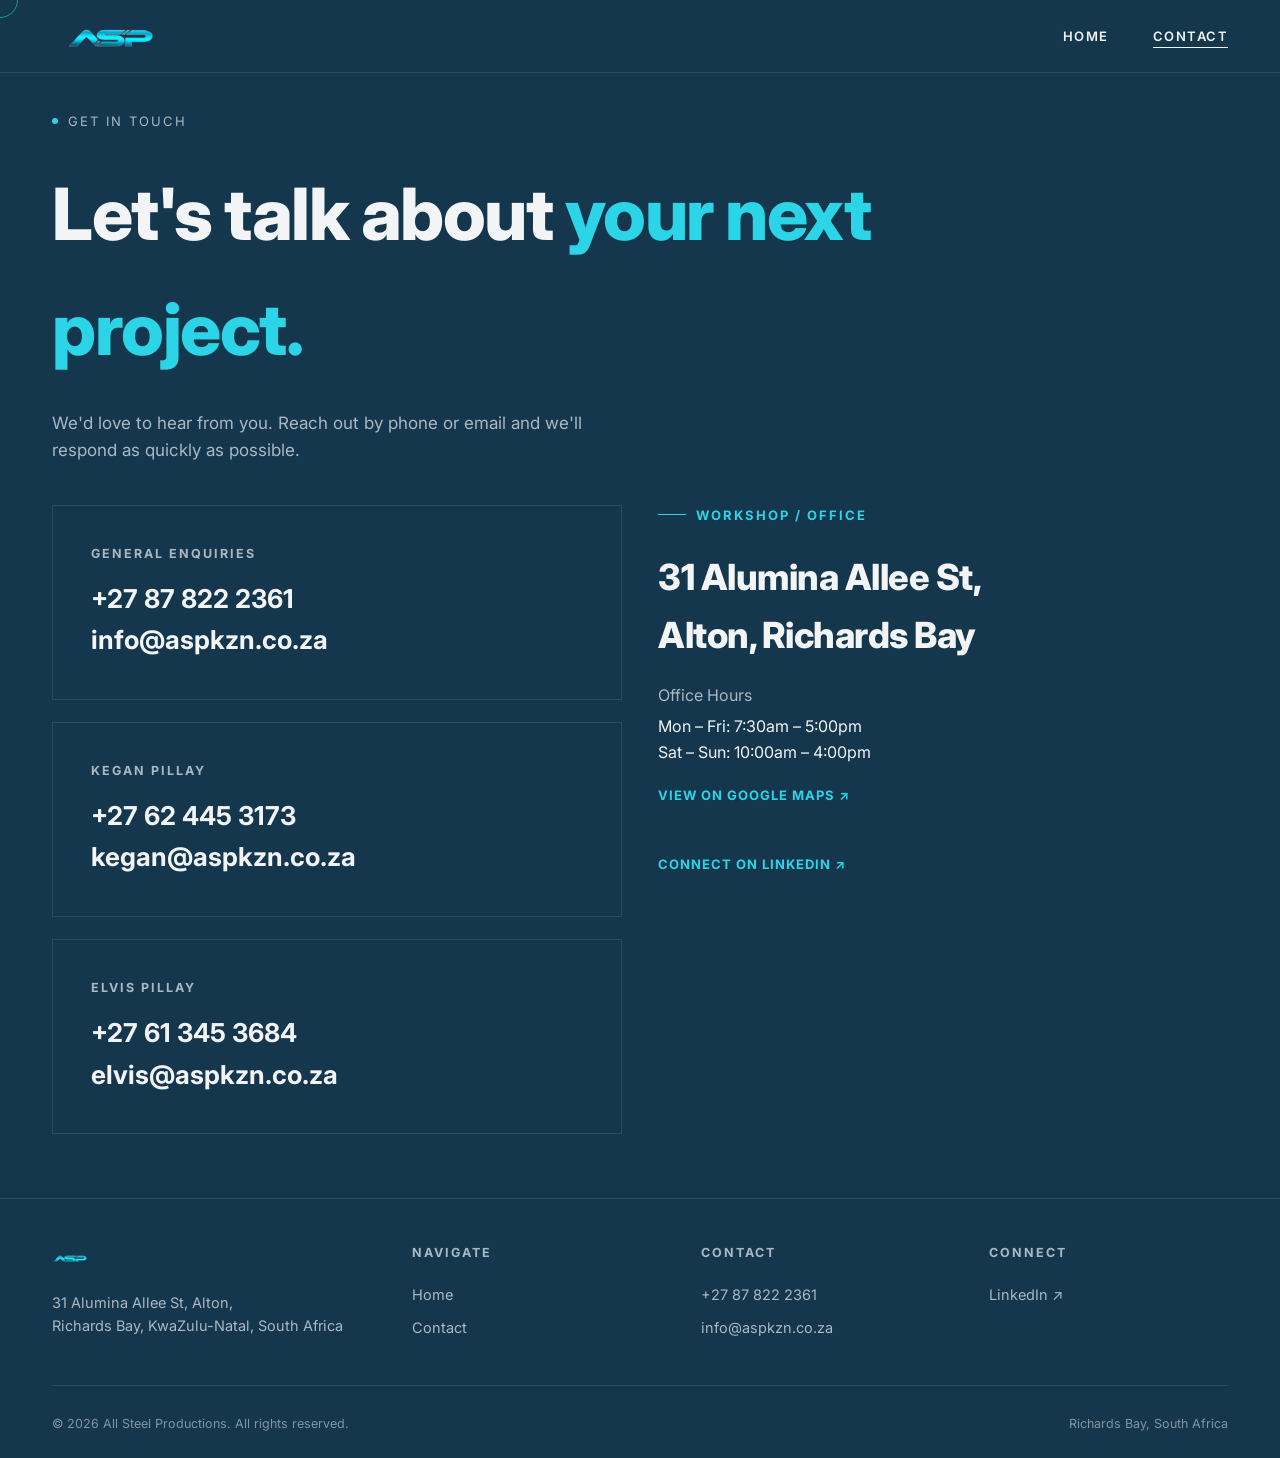
==== contact.html @ 891bd8e6 "Full site update" ====
<!DOCTYPE html>
<html lang="en">
<head>
<meta charset="UTF-8">
<meta name="viewport" content="width=device-width, initial-scale=1.0">
<title>Contact | All Steel Productions</title>
<meta name="description" content="Get in touch with All Steel Productions in Richards Bay, South Africa — call, email or visit our workshop to discuss your next steel fabrication project.">
<link rel="icon" type="image/png" href="asp-logo1.png">
<link rel="stylesheet" href="assets/css/style.css">
</head>
<body>

<div class="cursor"></div>

<header>
  <div class="wrap">
    <a href="index.html" class="logo"><img src="asp-logo1.png" alt="All Steel Productions"></a>
    <nav class="main-nav">
      <ul>
        <li><a href="index.html">Home</a></li>
        <li><a href="contact.html">Contact</a></li>
      </ul>
    </nav>
    <div class="burger"><span></span><span></span><span></span></div>
  </div>
</header>

<section class="page-hero">
  <div class="wrap">
    <div class="eyebrow" data-reveal><span class="dot"></span> Get In Touch</div>
    <h1 data-reveal>Let's talk about <em style="color:var(--teal);font-style:normal;">your next project.</em></h1>
    <p data-reveal>We'd love to hear from you. Reach out by phone or email and we'll respond as quickly as possible.</p>
  </div>
</section>

<section style="padding-top:0;border-top:none;">
  <div class="wrap">
    <div class="contact-grid">
      <div class="contact-list" data-reveal>
        <div class="contact-card">
          <h5>General Enquiries</h5>
          <a class="big" href="tel:+27878222361">+27 87 822 2361</a><br>
          <a class="big" href="mailto:info@aspkzn.co.za">info@aspkzn.co.za</a>
        </div>
        <div class="contact-card">
          <h5>Kegan Pillay</h5>
          <a class="big" href="tel:+27624453173">+27 62 445 3173</a><br>
          <a class="big" href="mailto:kegan@aspkzn.co.za">kegan@aspkzn.co.za</a>
        </div>
        <div class="contact-card">
          <h5>Elvis Pillay</h5>
          <a class="big" href="tel:+27613453684">+27 61 345 3684</a><br>
          <a class="big" href="mailto:elvis@aspkzn.co.za">elvis@aspkzn.co.za</a>
        </div>
      </div>
      <div data-reveal>
        <div class="section-tag">Workshop / Office</div>
        <h2 style="font-size:clamp(26px,3vw,36px);font-weight:800;letter-spacing:-.5px;margin-bottom:18px;">31 Alumina Allee St,<br>Alton, Richards Bay</h2>
        <p style="color:var(--grey);margin-bottom:6px;">Office Hours</p>
        <p style="font-size:16px;">Mon – Fri: 7:30am – 5:00pm<br>Sat – Sun: 10:00am – 4:00pm</p>
        <a class="map-link" href="https://goo.gl/maps/kfrNmaTYcUzhTzV29" target="_blank" rel="noopener">View on Google Maps ↗</a>
        <br><br>
        <a class="map-link" href="https://www.linkedin.com/" target="_blank" rel="noopener">Connect on LinkedIn ↗</a>
      </div>
    </div>
  </div>
</section>

<footer>
  <div class="wrap">
    <div class="footer-top">
      <div class="logo">
        <img src="asp-logo1.png" alt="All Steel Productions">
        <p>31 Alumina Allee St, Alton,<br>Richards Bay, KwaZulu-Natal, South Africa</p>
      </div>
      <div>
        <h5>Navigate</h5>
        <ul>
          <li><a href="index.html">Home</a></li>
          <li><a href="contact.html">Contact</a></li>
        </ul>
      </div>
      <div>
        <h5>Contact</h5>
        <ul>
          <li><a href="tel:+27878222361">+27 87 822 2361</a></li>
          <li><a href="mailto:info@aspkzn.co.za">info@aspkzn.co.za</a></li>
        </ul>
      </div>
      <div>
        <h5>Connect</h5>
        <ul>
          <li><a href="https://www.linkedin.com/" target="_blank" rel="noopener">LinkedIn ↗</a></li>
        </ul>
      </div>
    </div>
    <div class="footer-bottom">
      <span>© 2026 All Steel Productions. All rights reserved.</span>
      <span>Richards Bay, South Africa</span>
    </div>
  </div>
</footer>

<script src="assets/js/main.js"></script>
</body>
</html>
---- assets/css/style.css ----
/* ============================================
   ASP — All Steel Productions
   Lusion-inspired minimal cinematic design system
   ============================================ */

@import url('https://fonts.googleapis.com/css2?family=Inter:wght@400;500;600;700;800&display=swap');

:root{
  --bg: #15374d;
  --bg-soft: #1d465d;
  --ink: #f2f4f5;
  --grey: #aab8c1;
  --grey-dim: #8195a2;
  --teal: #2bd4e6;
  --teal-dim: #167e8c;
  --line: rgba(242,244,245,0.1);
  --ease: cubic-bezier(.16,.84,.44,1);
}

*{box-sizing:border-box;margin:0;padding:0;}
html{scroll-behavior:smooth;}
html,body{background:var(--bg);color:var(--ink);}
body{
  font-family:'Inter',Arial,sans-serif;
  line-height:1.6;
  overflow-x:hidden;
  cursor:none;
}
a{color:inherit;text-decoration:none;}
ul{list-style:none;}
img{max-width:100%;display:block;}
::selection{background:var(--teal);color:#06141a;}

.wrap{max-width:1240px;margin:0 auto;padding:0 32px;}

/* ---------- custom cursor ---------- */
.cursor{
  position:fixed;top:0;left:0;width:36px;height:36px;border-radius:50%;
  border:1.5px solid var(--teal);pointer-events:none;z-index:9999;
  transform:translate(-50%,-50%);transition:width .25s var(--ease),height .25s var(--ease),background .25s;
  mix-blend-mode:difference;
}
.cursor.hover{width:72px;height:72px;background:rgba(43,212,230,0.15);}
@media (hover:none), (pointer:coarse){
  .cursor{display:none;}
  body{cursor:auto;}
}

/* ---------- preloader ---------- */
.preloader{
  position:fixed;inset:0;background:var(--bg);z-index:10000;
  display:flex;flex-direction:column;align-items:center;justify-content:center;gap:22px;
  transition:opacity .7s var(--ease), visibility .7s var(--ease);
}
.preloader.done{opacity:0;visibility:hidden;}
.preloader .mark{font-size:15px;letter-spacing:6px;color:var(--grey);text-transform:uppercase;}
.preloader .bar{width:220px;height:1px;background:var(--line);position:relative;overflow:hidden;}
.preloader .bar span{position:absolute;left:0;top:0;bottom:0;width:0%;background:var(--teal);transition:width .2s linear;}
.preloader .pct{font-size:12px;color:var(--teal);letter-spacing:2px;}

/* ---------- header / nav ---------- */
header{
  position:fixed;top:0;left:0;right:0;z-index:100;
  padding:14px 0;background:var(--bg);border-bottom:1px solid var(--line);
}
header .wrap{display:flex;align-items:center;justify-content:space-between;}
header .logo{display:block;width:104px;height:44px;flex:none;}
header .logo img{height:44px;width:auto;margin-left:14px;transform:scale(1.7);transform-origin:left center;}
nav.main-nav ul{display:flex;gap:44px;}
nav.main-nav a{
  font-size:13px;letter-spacing:1.5px;text-transform:uppercase;font-weight:600;
  position:relative;padding-bottom:4px;
}
nav.main-nav a::after{
  content:"";position:absolute;left:0;bottom:0;width:0;height:1px;background:var(--ink);
  transition:width .35s var(--ease);
}
nav.main-nav a:hover::after, nav.main-nav a.active::after{width:100%;}

.burger{display:none;flex-direction:column;gap:5px;cursor:pointer;z-index:110;}
.burger span{width:26px;height:1.5px;background:var(--ink);display:block;}

/* ---------- reveal animation ---------- */
[data-reveal]{opacity:0;transform:translateY(36px);transition:opacity .9s var(--ease), transform .9s var(--ease);}
[data-reveal].in{opacity:1;transform:translateY(0);}
[data-reveal="fade"]{transform:none;}

/* ---------- reveal animation: image fade + scale (driven every frame by scroll position in JS) ---------- */
[data-parallax]{position:relative;opacity:0;will-change:transform, opacity;}

/* ---------- hero ---------- */
.hero{
  min-height:88vh;min-height:88svh;display:flex;flex-direction:column;justify-content:center;position:relative;
  padding:82px 0 30px;
}
.hero-grid{
  position:absolute;inset:0;z-index:0;opacity:.5;
  background-image:linear-gradient(rgba(242,244,245,0.04) 1px, transparent 1px),
                    linear-gradient(90deg, rgba(242,244,245,0.04) 1px, transparent 1px);
  background-size:64px 64px;
  -webkit-mask-image:radial-gradient(ellipse at 50% 30%, black 20%, transparent 70%);
          mask-image:radial-gradient(ellipse at 50% 30%, black 20%, transparent 70%);
}
.hero-art{
  position:absolute;z-index:0;top:50%;right:2%;width:min(49vw,680px);height:78%;
  object-fit:cover;object-position:center;transform:translateY(-50%);
  opacity:.2;filter:grayscale(1) brightness(.78) contrast(1.12);
  -webkit-mask-image:radial-gradient(ellipse at 66% 50%, #000 12%, rgba(0,0,0,.82) 38%, transparent 78%);
          mask-image:radial-gradient(ellipse at 66% 50%, #000 12%, rgba(0,0,0,.82) 38%, transparent 78%);
  pointer-events:none;
}
.hero .wrap{position:relative;z-index:1;width:100%;}
.hero .eyebrow{
  display:flex;align-items:center;gap:10px;color:var(--grey);font-size:13px;letter-spacing:2px;
  text-transform:uppercase;margin-bottom:20px;
}
.hero .eyebrow .dot{width:6px;height:6px;border-radius:50%;background:var(--teal);box-shadow:0 0 12px var(--teal);}
.hero h1{
  font-size:clamp(46px, 8vw, 118px);font-weight:800;line-height:0.98;letter-spacing:-2px;
  max-width:1100px;
}
.hero h1 .line{display:block;overflow:hidden;}
.hero h1 .line span{display:inline-block;transform:translateY(110%);transition:transform 1s var(--ease);}
.hero.loaded h1 .line span{transform:translateY(0);}
.hero h1 em{font-style:normal;color:var(--teal);}
.hero p.sub{max-width:520px;color:var(--grey);font-size:18px;margin-top:24px;}
.hero-ctas{display:flex;gap:20px;margin-top:36px;flex-wrap:wrap;}

/* ---------- buttons ---------- */
.btn{
  position:relative;display:inline-flex;align-items:center;gap:10px;
  padding:17px 34px;font-size:13px;font-weight:700;letter-spacing:1.5px;text-transform:uppercase;
  border-radius:100px;overflow:hidden;isolation:isolate;
}
.btn-primary{background:var(--teal);color:#06141a;}
.btn-primary:hover{background:#4fe3f2;}
.btn-outline{border:1px solid var(--line);color:var(--ink);}
.btn-outline:hover{border-color:var(--teal);color:var(--teal);}

/* ---------- section basics ---------- */
section{position:relative;padding:64px 0;border-top:1px solid var(--line);}
.section-tag{display:flex;align-items:center;gap:10px;color:var(--teal);font-size:13px;letter-spacing:2px;text-transform:uppercase;font-weight:700;margin-bottom:24px;}
.section-tag::before{content:"";width:28px;height:1px;background:var(--teal);}
.section-head{display:flex;justify-content:space-between;align-items:flex-end;gap:40px;margin-bottom:34px;flex-wrap:wrap;}
.services-intro{width:100%;max-width:920px;}
.section-head h2{font-size:clamp(32px,4.2vw,56px);font-weight:800;letter-spacing:-1px;max-width:640px;}
.section-head p{color:var(--grey);max-width:380px;font-size:16px;}
.services-intro h2{max-width:900px;}
.services-intro p{max-width:760px;margin-top:14px;font-size:17px;}
.welding-section-head{display:block;margin-bottom:24px;}
.welding-intro{width:100%;max-width:none;}
.welding-intro h2{max-width:none;}
.welding-intro p{max-width:none;margin-top:5px;font-size:14px;}

/* ---------- stats ---------- */
.stats{display:grid;grid-template-columns:repeat(4,1fr);gap:1px;background:var(--line);border:1px solid var(--line);}
.stats-band{padding:36px 0;border-top:1px solid var(--line);}
.stat{background:var(--bg);padding:40px 30px;text-align:left;}
.stat strong{display:block;font-size:44px;font-weight:800;color:var(--teal);letter-spacing:-1px;}
.stat span{font-size:12.5px;color:var(--grey);letter-spacing:1px;text-transform:uppercase;}

/* ---------- services list (editorial rows) ---------- */
.service-row{
  display:grid;grid-template-columns:minmax(220px,.8fr) minmax(0,1.4fr) 40px;gap:24px;align-items:center;
  padding:22px 0;border-top:1px solid var(--line);transition:.35s;
}
.service-row:last-child{border-bottom:1px solid var(--line);}
.service-row:hover{background:rgba(255,255,255,0.02);}
.service-row h3{font-size:clamp(22px,2.6vw,32px);font-weight:700;letter-spacing:-.5px;}
.service-row p{color:var(--grey);font-size:15px;max-width:560px;}
.service-row .arrow{justify-self:end;width:40px;height:40px;border-radius:50%;border:1px solid var(--line);display:flex;align-items:center;justify-content:center;transition:.3s;color:var(--grey);}
.service-row:hover .arrow{border-color:var(--teal);color:var(--teal);transform:rotate(45deg);}

/* ---------- cards ---------- */
.cards{display:grid;grid-template-columns:repeat(3,1fr);gap:1px;background:var(--line);border:1px solid var(--line);}
.card{background:var(--bg);padding:44px 34px;transition:.3s;}
.card:hover{background:var(--bg-soft);}
.card .card-num{color:var(--teal);font-size:13px;font-weight:700;letter-spacing:2px;margin-bottom:22px;display:block;}
.card h4{font-size:19px;font-weight:700;margin-bottom:12px;}
.card p{color:var(--grey);font-size:14.5px;}

/* ---------- CTA band ---------- */
.cta{
  text-align:center;padding:76px 0;position:relative;overflow:hidden;
}
.cta::before{
  content:"";position:absolute;left:50%;top:50%;width:900px;height:900px;
  background:radial-gradient(circle, rgba(43,212,230,0.12), transparent 65%);
  transform:translate(-50%,-50%);
}
.cta h2{font-size:clamp(34px,6vw,84px);font-weight:800;letter-spacing:-2px;max-width:900px;margin:0 auto 30px;position:relative;}
.cta h2 em{font-style:normal;color:var(--teal);}
.cta p{color:var(--grey);margin-bottom:44px;position:relative;font-size:17px;}
.cta .btn{position:relative;}

/* ---------- footer ---------- */
footer{padding:44px 0 24px;border-top:1px solid var(--line);}
.footer-top{display:grid;grid-template-columns:1.3fr 1fr 1fr 1fr;gap:50px;margin-bottom:36px;}
.footer-top h5{font-size:12.5px;letter-spacing:2px;text-transform:uppercase;color:var(--grey);margin-bottom:20px;}
.footer-top p, .footer-top li{color:var(--grey);font-size:14.5px;margin-bottom:10px;}
.footer-top a:hover{color:var(--teal);}
.footer-top .logo img{height:30px;margin-bottom:18px;}
.footer-bottom{display:flex;justify-content:space-between;align-items:center;padding-top:28px;border-top:1px solid var(--line);color:var(--grey-dim);font-size:12.5px;flex-wrap:wrap;gap:12px;}

/* ---------- page hero (inner pages) ---------- */
.page-hero{padding:110px 0 40px;}
.page-hero .eyebrow{display:flex;align-items:center;gap:10px;color:var(--grey);font-size:13px;letter-spacing:2px;text-transform:uppercase;margin-bottom:24px;}
.page-hero .eyebrow .dot{width:6px;height:6px;border-radius:50%;background:var(--teal);}
.page-hero h1{font-size:clamp(38px,6vw,72px);font-weight:800;letter-spacing:-1.5px;max-width:900px;}
.page-hero p{color:var(--grey);max-width:560px;margin-top:24px;font-size:17px;}

/* ---------- about page specifics ---------- */
.about-grid{display:grid;grid-template-columns:1fr 1fr;gap:46px;align-items:start;}
.about-grid p{color:var(--grey);margin-bottom:18px;font-size:16px;}
.vmg{display:grid;gap:18px;}
.vmg .card{border:1px solid var(--line);padding:30px;background:var(--bg);}
.vmg h4{font-size:13px;letter-spacing:2px;color:var(--teal);text-transform:uppercase;margin-bottom:12px;}
.vmg p{color:var(--grey);font-size:14.5px;margin:0;}

/* ---------- contact page ---------- */
.contact-grid{display:grid;grid-template-columns:1fr 1fr;gap:36px;}
.contact-card{border:1px solid var(--line);padding:38px;transition:.3s;}
.contact-card:hover{border-color:var(--teal);}
.contact-card h5{font-size:12.5px;letter-spacing:2px;text-transform:uppercase;color:var(--grey);margin-bottom:14px;}
.contact-card .big{font-size:26px;font-weight:700;}
.contact-card .big:hover{color:var(--teal);}
.contact-list{display:grid;gap:22px;}
.map-link{display:inline-flex;align-items:center;gap:10px;margin-top:20px;color:var(--teal);font-size:13px;letter-spacing:1px;text-transform:uppercase;font-weight:700;}

/* ---------- interactive welding plate toy ---------- */
.toy-wrap{
  position:relative;height:420px;border:1px solid var(--line);border-radius:8px;overflow:hidden;touch-action:none;
  background:
    repeating-linear-gradient(0deg, rgba(255,255,255,0.018) 0 1px, transparent 1px 4px),
    linear-gradient(160deg, #29333a, #1a2329 55%, #11191f);
}
.toy-wrap::before{
  content:"";position:absolute;left:7%;right:7%;top:50%;height:16px;transform:translateY(-50%);z-index:1;pointer-events:none;
  background:
    repeating-linear-gradient(90deg, transparent 0 30px, rgba(207,221,226,0.16) 30px 40px, transparent 40px 62px),
    linear-gradient(180deg, rgba(224,235,239,0.02), rgba(197,212,219,0.2) 22%, rgba(5,10,13,0.78) 39%, rgba(2,6,8,0.96) 52%, rgba(5,10,13,0.84) 64%, rgba(197,212,219,0.16) 81%, rgba(224,235,239,0.02));
  opacity:.82;
}
.toy-wrap canvas{position:relative;z-index:2;display:block;width:100%;height:100%;}
.toy-wrap .rivet{position:absolute;width:9px;height:9px;border-radius:50%;
  background:radial-gradient(circle at 35% 35%, #4a4e52, #0c0e10 75%);
  box-shadow:0 0 0 2px rgba(0,0,0,0.45) inset, 0 1px 1px rgba(255,255,255,0.08);z-index:3;}
.toy-wrap .rivet.tl{top:14px;left:14px;} .toy-wrap .rivet.tr{top:14px;right:14px;}
.toy-wrap .rivet.bl{bottom:14px;left:14px;} .toy-wrap .rivet.br{bottom:14px;right:14px;}
@media (max-width:1000px){ .toy-wrap{height:320px;} }

/* ---------- photo treatment (duotone, brand-tinted) ---------- */
.photo{position:relative;overflow:hidden;border-radius:14px;isolation:isolate;background:var(--bg-soft);}
.photo img{width:100%;height:100%;object-fit:cover;display:block;filter:grayscale(.55) contrast(1.15) brightness(.78);transition:filter .5s var(--ease), transform .6s var(--ease);}
.photo::after{content:"";position:absolute;inset:0;background:linear-gradient(160deg, rgba(43,212,230,0.3), rgba(21,55,77,0.4));mix-blend-mode:color;pointer-events:none;}
.photo:hover img{filter:grayscale(.25) contrast(1.15) brightness(.88);transform:scale(1.045);}
.photo .cap{position:absolute;left:18px;bottom:16px;z-index:2;font-size:12.5px;letter-spacing:1.5px;text-transform:uppercase;color:#fff;display:flex;align-items:center;gap:8px;}
.photo .cap::before{content:"";width:6px;height:6px;border-radius:50%;background:var(--teal);flex:none;}

.gallery{display:grid;grid-template-columns:repeat(4,1fr);gap:16px;}
.gallery .photo{height:240px;}
.gallery-2{display:grid;grid-template-columns:1fr 1fr;gap:18px;}
.gallery-2 .photo{height:300px;}
.photo.tall{height:100%;min-height:420px;}

@media (max-width:1000px){
  .hero-art{right:-8%;width:68vw;height:72%;opacity:.14;}
  nav.main-nav{position:fixed;top:0;right:0;height:100vh;width:min(80vw,380px);background:var(--bg-soft);
    display:flex;align-items:center;justify-content:center;transform:translateX(100%);transition:transform .5s var(--ease);z-index:105;border-left:1px solid var(--line);}
  nav.main-nav.open{transform:translateX(0);}
  nav.main-nav ul{flex-direction:column;align-items:center;gap:30px;}
  nav.main-nav a{font-size:16px;}
  .burger{display:flex;}
  .stats{grid-template-columns:repeat(2,1fr);}
  .stats-band{padding:28px 0;}
  .cards{grid-template-columns:1fr;}
  .service-row{grid-template-columns:1fr;gap:8px;padding:18px 0;}
  .service-row .arrow{display:none;}
  .about-grid, .contact-grid{grid-template-columns:1fr;}
  .footer-top{grid-template-columns:1fr 1fr;gap:32px;}
  .gallery{grid-template-columns:repeat(2,1fr);}
  .gallery-2{grid-template-columns:1fr;}
  .gallery .photo{height:220px;}
  .photo.tall{min-height:280px;}
}
@media (max-width:560px){
  .hero-art{right:0;width:100%;height:68%;opacity:.09;}
  .gallery{grid-template-columns:1fr;}
}
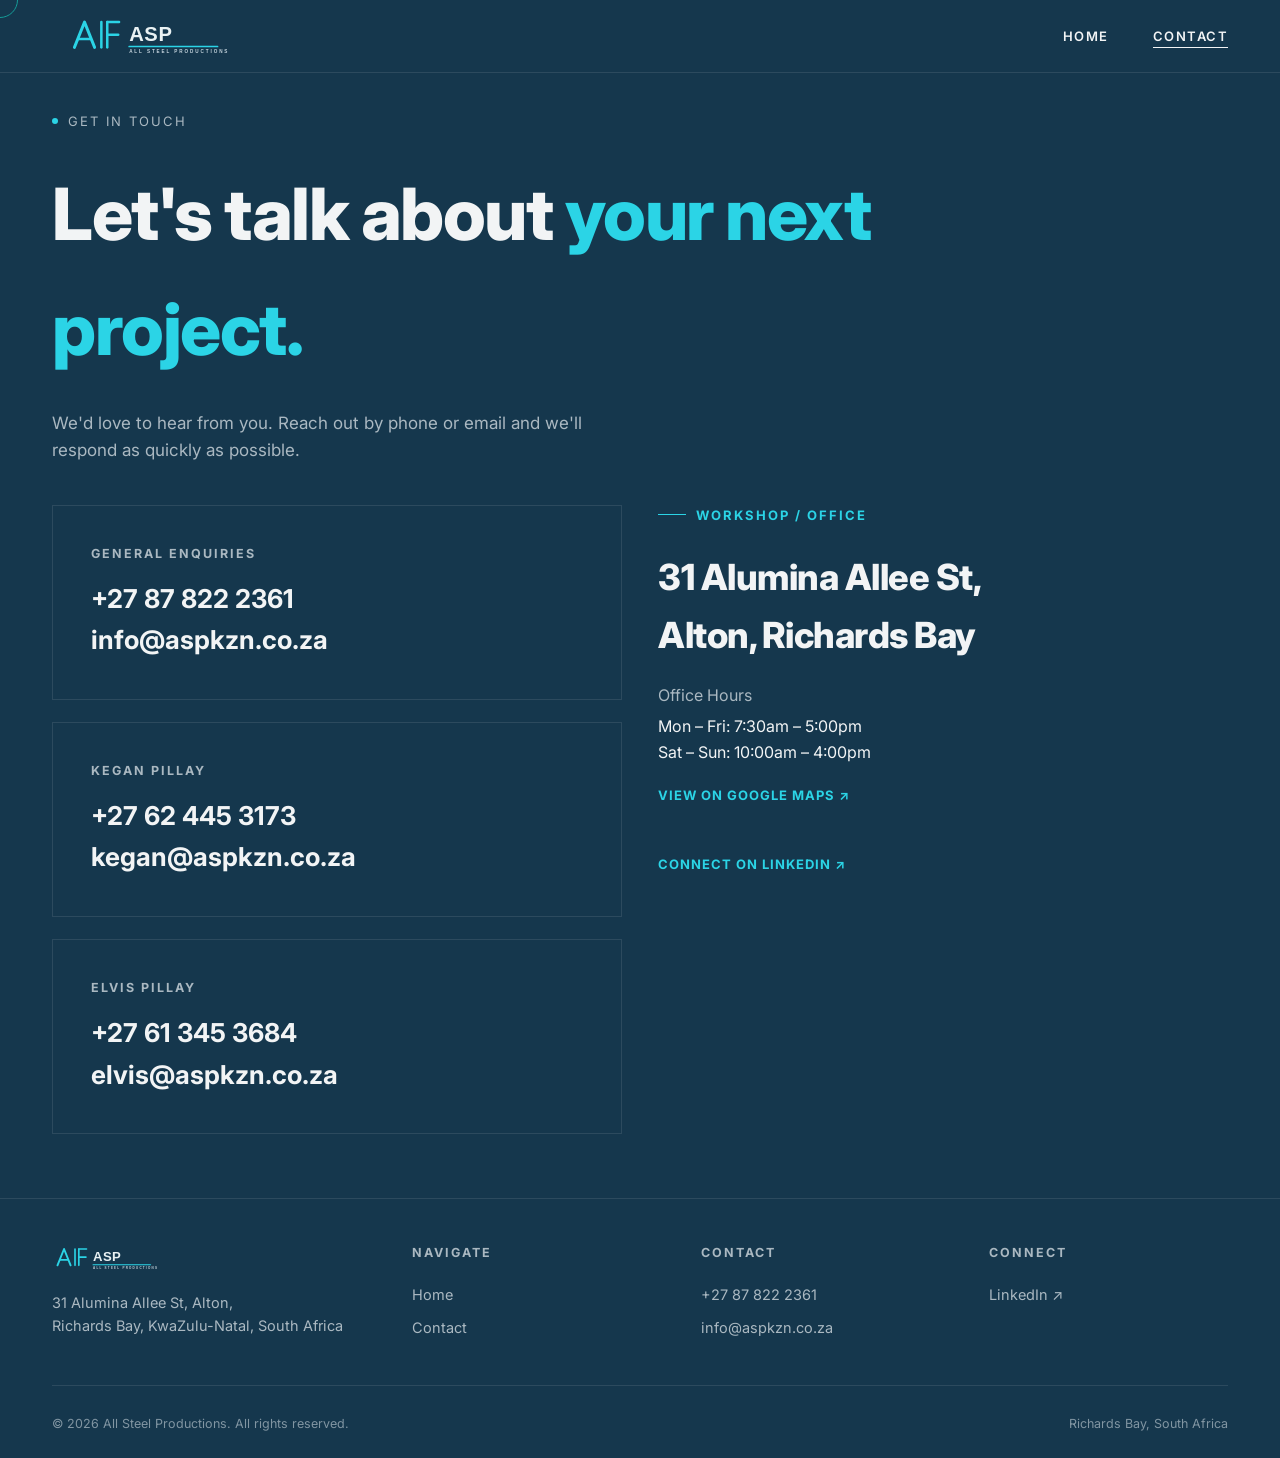
==== commit 7d6490ab: "Added readme.md and logo" ====
--- a/contact.html
+++ b/contact.html
@@ -5,7 +5,7 @@
 <meta name="viewport" content="width=device-width, initial-scale=1.0">
 <title>Contact | All Steel Productions</title>
 <meta name="description" content="Get in touch with All Steel Productions in Richards Bay, South Africa — call, email or visit our workshop to discuss your next steel fabrication project.">
-<link rel="icon" type="image/png" href="asp-logo1.png">
+<link rel="icon" type="image/svg+xml" href="assets/img/logo-asp.svg">
 <link rel="stylesheet" href="assets/css/style.css">
 </head>
 <body>
@@ -14,7 +14,7 @@
 
 <header>
   <div class="wrap">
-    <a href="index.html" class="logo"><img src="asp-logo1.png" alt="All Steel Productions"></a>
+    <a href="index.html" class="logo"><img src="assets/img/logo-asp.svg" alt="All Steel Productions"></a>
     <nav class="main-nav">
       <ul>
         <li><a href="index.html">Home</a></li>
@@ -70,7 +70,7 @@
   <div class="wrap">
     <div class="footer-top">
       <div class="logo">
-        <img src="asp-logo1.png" alt="All Steel Productions">
+        <img src="assets/img/logo-asp.svg" alt="All Steel Productions">
         <p>31 Alumina Allee St, Alton,<br>Richards Bay, KwaZulu-Natal, South Africa</p>
       </div>
       <div>
